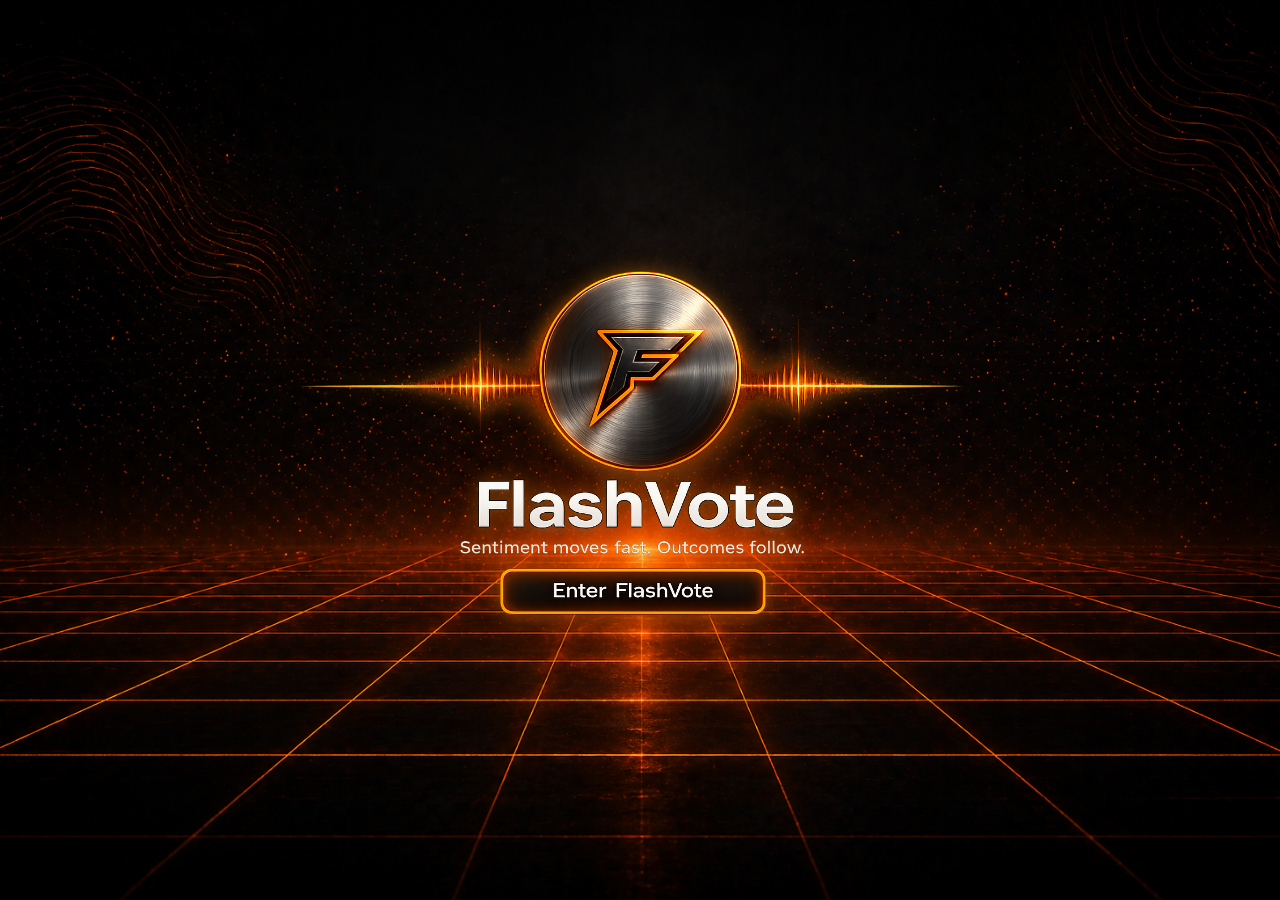
==== index.html @ 45ef5d65 "Update index.html" ====
<!DOCTYPE html>
<html lang="en">
<head>
  <meta charset="UTF-8">
  <meta name="viewport" content="width=device-width, initial-scale=1.0">
  <title>FlashVote</title>

  <meta property="og:title" content="FlashVote">
  <meta property="og:description" content="Sentiment moves fast. Outcomes follow.">
  <meta property="og:image" content="https://flashvotehq.com/flashvote-preview.png">
  <meta property="og:url" content="https://flashvotehq.com">
  <meta property="og:type" content="website">

  <meta name="twitter:card" content="summary_large_image">
  <meta name="twitter:title" content="FlashVote">
  <meta name="twitter:description" content="Sentiment moves fast. Outcomes follow.">
  <meta name="twitter:image" content="https://flashvotehq.com/flashvote-preview.png">

  <style>
    html, body {
      margin: 0;
      padding: 0;
      width: 100%;
      height: 100%;
      overflow: hidden;
      background: black;
    }

    body {
      position: relative;
      font-family: Arial, sans-serif;
    }

    .background {
      position: absolute;
      width: 100%;
      height: 100%;
      object-fit: cover;
      object-position: center 20.25%;
    }

    .overlay {
      position: absolute;
      top: 50%;
      left: 50%;
      width: 68%;
      max-width: 1000px;
      transform: translate(-50%, -50%);
      animation: microPulse 3s ease-in-out infinite;
      filter: drop-shadow(0 0 10px rgba(255,140,0,0.4));
    }

    .overlay img {
      width: 100%;
      display: block;
    }

    .enter-button {
      position: absolute;
      left: 49.25%;
      bottom: 22%;
      transform: translateX(-50%);
      width: 30%;
      height: 7%;
      display: block;
    }

    @keyframes microPulse {
      0% {
        transform: translate(-50%, -50%) scale(1);
        filter: brightness(0.98) drop-shadow(0 0 10px rgba(255,140,0,0.35));
      }
      8% {
        transform: translate(-50%, -50%) scale(1.012);
        filter: brightness(1) drop-shadow(0 0 14px rgba(255,140,0,0.45));
      }
      14% {
        transform: translate(-50%, -50%) scale(1.004);
        filter: brightness(0.99) drop-shadow(0 0 11px rgba(255,140,0,0.38));
      }
      20% {
        transform: translate(-50%, -50%) scale(1.012);
        filter: brightness(1) drop-shadow(0 0 14px rgba(255,140,0,0.45));
      }
      100% {
        transform: translate(-50%, -50%) scale(1);
        filter: brightness(0.98) drop-shadow(0 0 10px rgba(255,140,0,0.35));
      }
    }

    @media (max-width: 768px) {
      .background {
        object-position: center 53%;
      }

      .overlay {
        width: 92%;
        max-width: none;
        top: 51%;
      }
    }

    @media (orientation: landscape) and (max-width: 950px) {
      .overlay {
        width: 58%;
        top: 50%;
      }

      .background {
        object-position: center 35%;
      }
    }

    @supports (-webkit-touch-callout: none) {
      .overlay {
        top: 47.4%;
      }
    }

    @supports (-webkit-touch-callout: none) and (orientation: landscape) {
      .overlay {
        width: 54%;
        top: 49%;
      }

      .background {
        object-position: center 34%;
      }
    }
  </style>
</head>

<body>

  <img src="flashvote-backdrop.png" alt="FlashVote Background" class="background">

  <div class="overlay">
    <img src="flashvote-overlay.png" alt="FlashVote Overlay">
    <a href="about.html" class="enter-button"></a>
  </div>

</body>
</html>
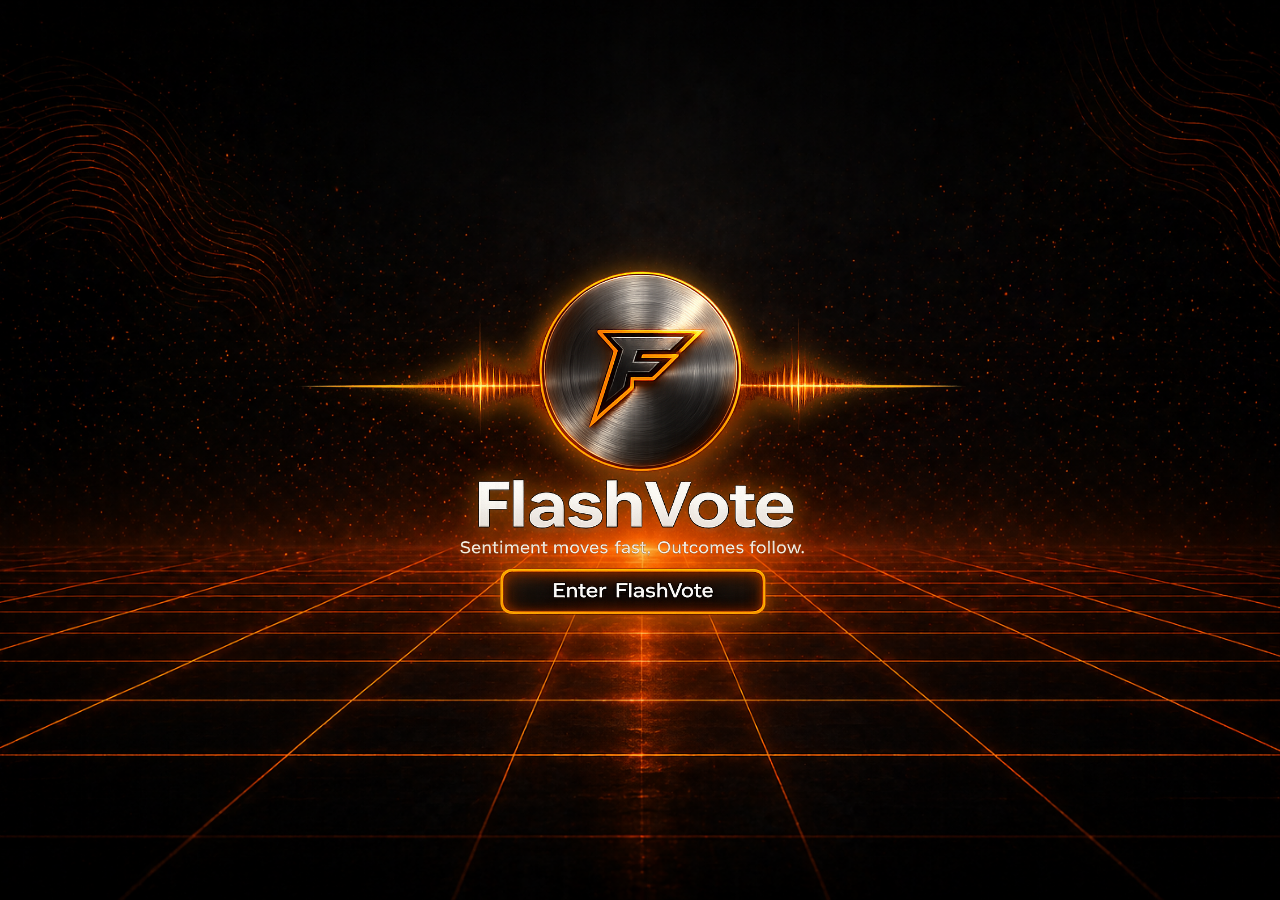
==== commit 0df81c32: "Update index.html" ====
--- a/index.html
+++ b/index.html
@@ -47,7 +47,9 @@
       max-width: 1000px;
       transform: translate(-50%, -50%);
       animation: microPulse 3s ease-in-out infinite;
-      filter: drop-shadow(0 0 10px rgba(255,140,0,0.4));
+      filter:
+        drop-shadow(0 0 10px rgba(255,140,0,0.35))
+        drop-shadow(0 0 18px rgba(255,140,0,0.22));
     }
 
     .overlay img {
@@ -68,23 +70,38 @@
     @keyframes microPulse {
       0% {
         transform: translate(-50%, -50%) scale(1);
-        filter: brightness(0.98) drop-shadow(0 0 10px rgba(255,140,0,0.35));
+        filter:
+          brightness(0.98)
+          drop-shadow(0 0 10px rgba(255,140,0,0.35))
+          drop-shadow(0 0 18px rgba(255,140,0,0.22));
       }
       8% {
         transform: translate(-50%, -50%) scale(1.012);
-        filter: brightness(1) drop-shadow(0 0 14px rgba(255,140,0,0.45));
+        filter:
+          brightness(1)
+          drop-shadow(0 0 14px rgba(255,140,0,0.42))
+          drop-shadow(0 0 22px rgba(255,140,0,0.24));
       }
       14% {
         transform: translate(-50%, -50%) scale(1.004);
-        filter: brightness(0.99) drop-shadow(0 0 11px rgba(255,140,0,0.38));
+        filter:
+          brightness(0.99)
+          drop-shadow(0 0 11px rgba(255,140,0,0.36))
+          drop-shadow(0 0 19px rgba(255,140,0,0.22));
       }
       20% {
         transform: translate(-50%, -50%) scale(1.012);
-        filter: brightness(1) drop-shadow(0 0 14px rgba(255,140,0,0.45));
+        filter:
+          brightness(1)
+          drop-shadow(0 0 14px rgba(255,140,0,0.42))
+          drop-shadow(0 0 22px rgba(255,140,0,0.24));
       }
       100% {
         transform: translate(-50%, -50%) scale(1);
-        filter: brightness(0.98) drop-shadow(0 0 10px rgba(255,140,0,0.35));
+        filter:
+          brightness(0.98)
+          drop-shadow(0 0 10px rgba(255,140,0,0.35))
+          drop-shadow(0 0 18px rgba(255,140,0,0.22));
       }
     }
 
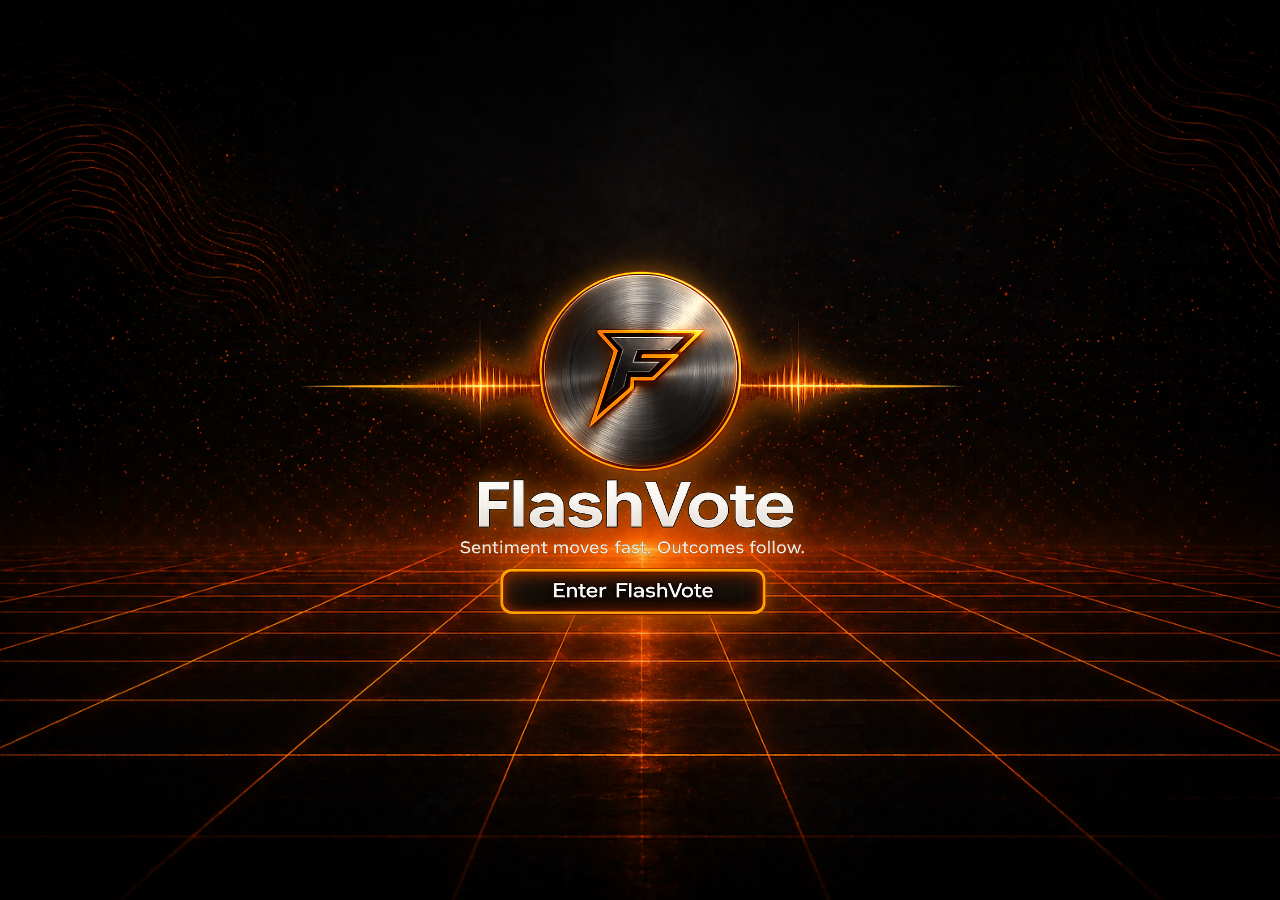
==== commit 7dd46d4c: "Update index.html" ====
--- a/index.html
+++ b/index.html
@@ -22,6 +22,7 @@
       padding: 0;
       width: 100%;
       height: 100%;
+      min-height: 100svh;
       overflow: hidden;
       background: black;
     }
@@ -35,8 +36,21 @@
       position: absolute;
       width: 100%;
       height: 100%;
+      min-height: 100svh;
       object-fit: cover;
       object-position: center 20.25%;
+    }
+
+    .vignette {
+      position: absolute;
+      inset: 0;
+      background:
+        radial-gradient(circle at center,
+          rgba(0,0,0,0) 38%,
+          rgba(0,0,0,0.18) 72%,
+          rgba(0,0,0,0.34) 100%);
+      z-index: 1;
+      pointer-events: none;
     }
 
     .overlay {
@@ -46,6 +60,7 @@
       width: 68%;
       max-width: 1000px;
       transform: translate(-50%, -50%);
+      z-index: 2;
       animation: microPulse 3s ease-in-out infinite;
       filter:
         drop-shadow(0 0 10px rgba(255,140,0,0.35))
@@ -150,6 +165,7 @@
 <body>
 
   <img src="flashvote-backdrop.png" alt="FlashVote Background" class="background">
+  <div class="vignette"></div>
 
   <div class="overlay">
     <img src="flashvote-overlay.png" alt="FlashVote Overlay">
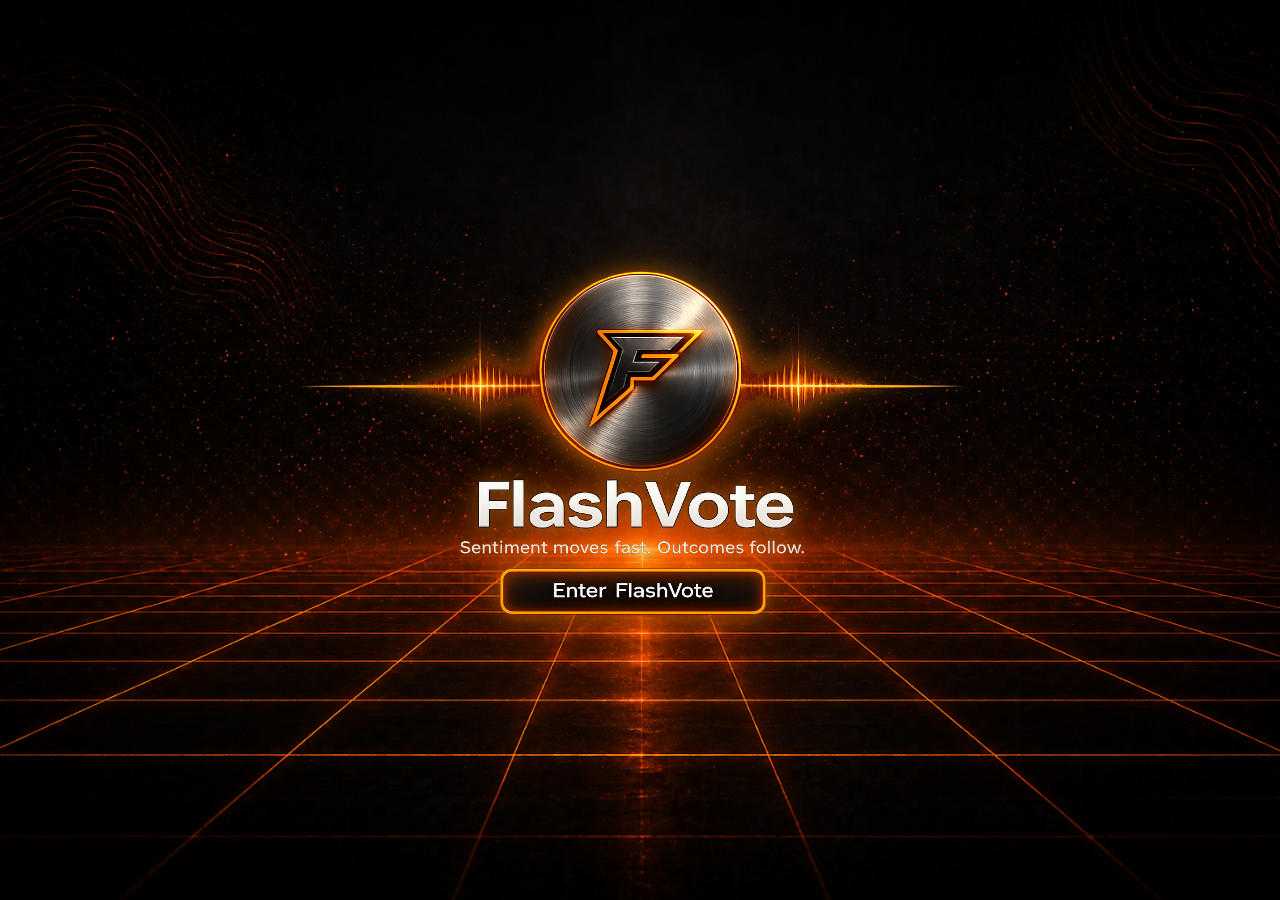
==== commit 81548f44: "Update index.html" ====
--- a/index.html
+++ b/index.html
@@ -46,8 +46,8 @@
       inset: 0;
       background:
         radial-gradient(circle at center,
-          rgba(0,0,0,0) 38%,
-          rgba(0,0,0,0.18) 72%,
+          rgba(0,0,0,0) 46%,
+          rgba(0,0,0,0.18) 76%,
           rgba(0,0,0,0.34) 100%);
       z-index: 1;
       pointer-events: none;
